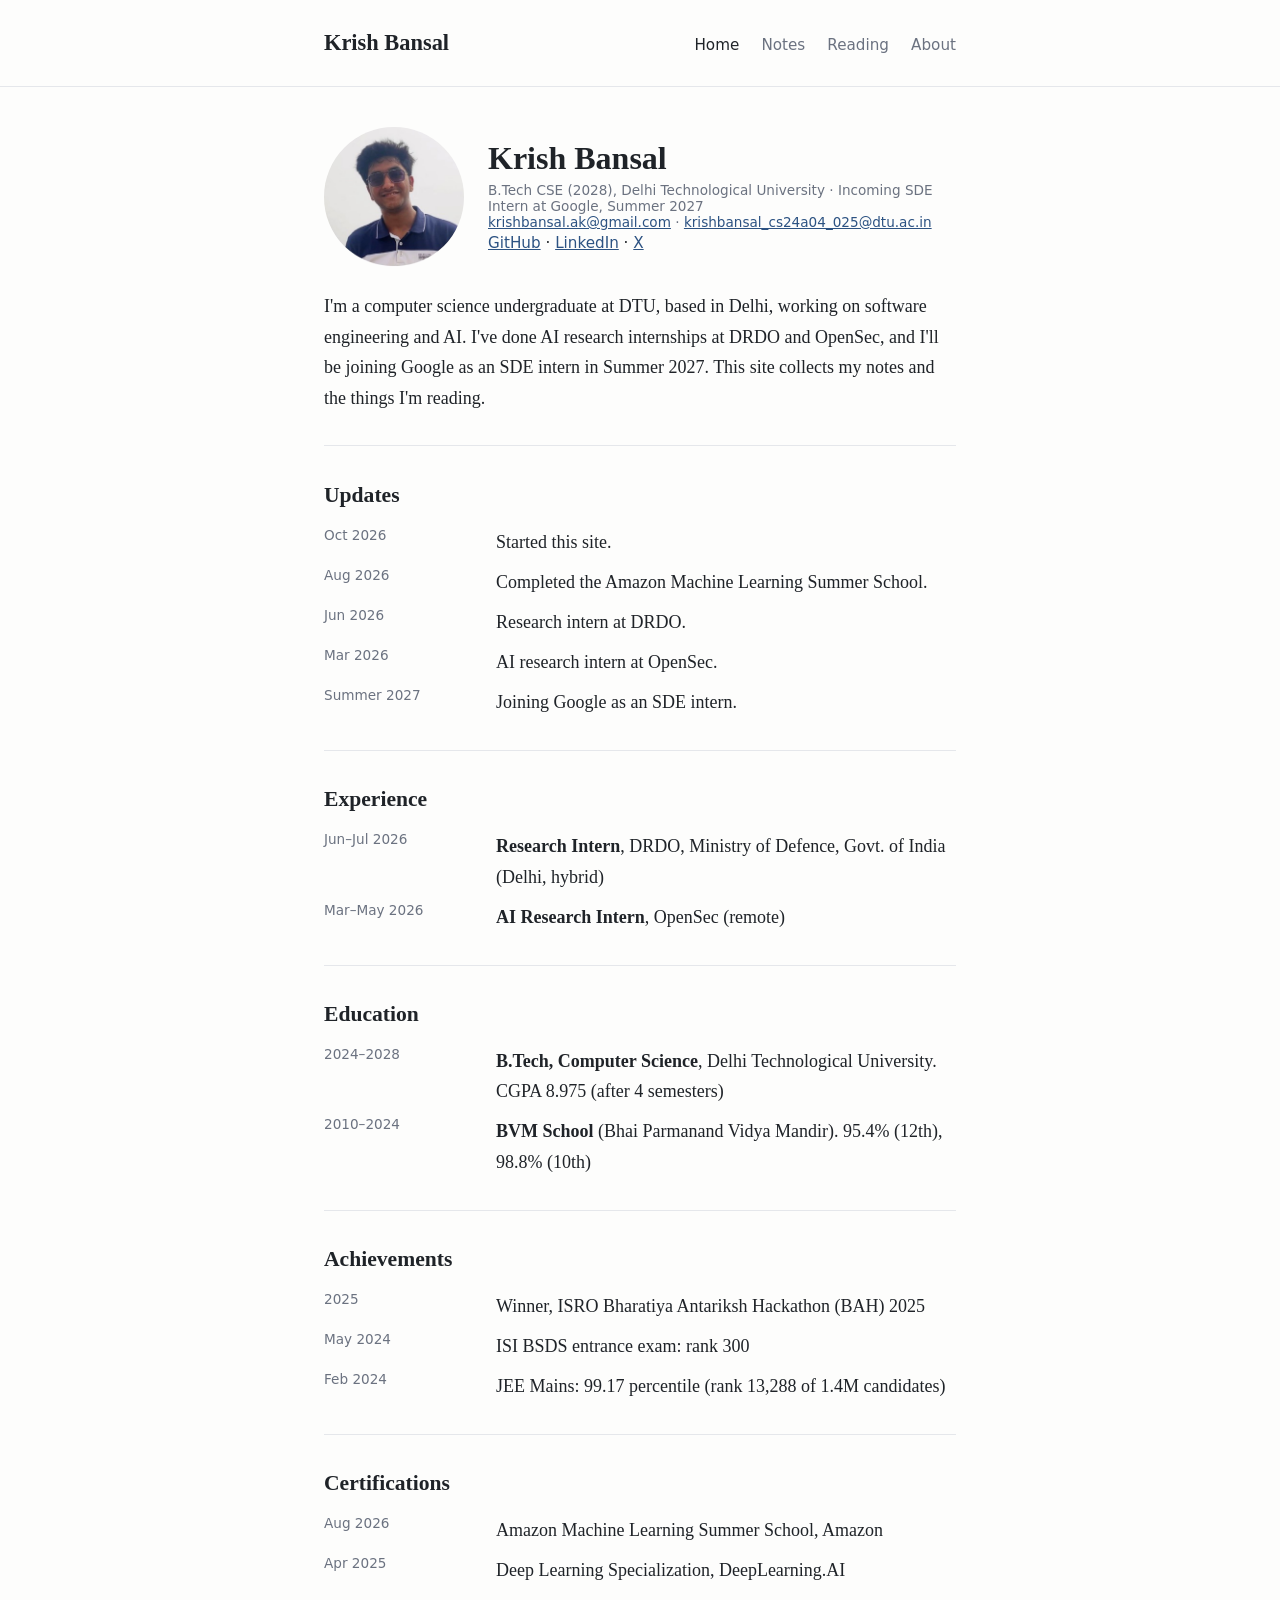
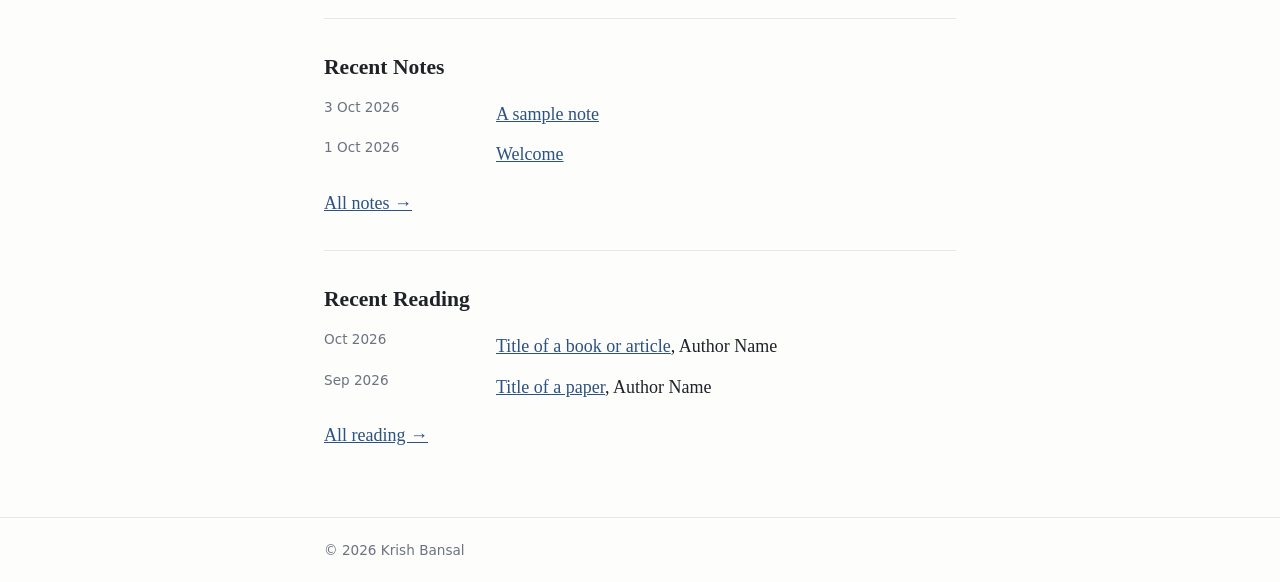
==== index.html @ d8355c62 "Initial commit: personal blog site Co-Authored-By: Claude Sonnet 5.5 <noreply@anthropic.com>" ====
<!DOCTYPE html>
<html lang="en">
<head>
  <meta charset="utf-8">
  <meta name="viewport" content="width=device-width, initial-scale=1">
  <title>Krish Bansal</title>
  <meta name="description" content="Personal site: notes and recent readings.">
  <link rel="stylesheet" href="/style.css">
</head>
<body>
  <header class="site">
    <div class="wrap">
      <a class="title" href="/index.html">Krish Bansal</a>
      <nav>
        <a href="/index.html" aria-current="page">Home</a>
        <a href="/notes.html">Notes</a>
        <a href="/reading.html">Reading</a>
        <a href="/about.html">About</a>
      </nav>
    </div>
  </header>

  <main class="wrap">
    <section class="intro">
      <img src="/images/profile.jpg" alt="Photo of Krish Bansal" width="140" height="140" onerror="this.style.display='none'">
      <div>
        <h1>Krish Bansal</h1>
        <p class="meta">B.Tech CSE (2028), Delhi Technological University &middot; Incoming SDE Intern at Google, Summer 2027<br>
        <a href="mailto:krishbansal.ak@gmail.com">krishbansal.ak@gmail.com</a> &middot;
        <a href="mailto:krishbansal_cs24a04_025@dtu.ac.in">krishbansal_cs24a04_025@dtu.ac.in</a></p>
        <p class="links">
          <a href="https://github.com/KrishBnsl">GitHub</a> &middot;
          <a href="https://www.linkedin.com/in/krish--bansal">LinkedIn</a> &middot;
          <a href="https://x.com/Ba94424664Ak">X</a>
        </p>
      </div>
    </section>

    <p>I'm a computer science undergraduate at DTU, based in Delhi, working on software engineering and AI. I've done AI research internships at DRDO and OpenSec, and I'll be joining Google as an SDE intern in Summer 2027. This site collects my notes and the things I'm reading.</p>

    <hr>
    <h2>Updates</h2>
    <ul class="plain">
      <li><span class="date">Oct 2026</span><span>Started this site.</span></li>
      <li><span class="date">Aug 2026</span><span>Completed the Amazon Machine Learning Summer School.</span></li>
      <li><span class="date">Jun 2026</span><span>Research intern at DRDO.</span></li>
      <li><span class="date">Mar 2026</span><span>AI research intern at OpenSec.</span></li>
      <li><span class="date">Summer 2027</span><span>Joining Google as an SDE intern.</span></li>
    </ul>

    <hr>
    <h2>Experience</h2>
    <ul class="plain">
      <li><span class="date">Jun&ndash;Jul 2026</span><span><strong>Research Intern</strong>, DRDO, Ministry of Defence, Govt. of India (Delhi, hybrid)</span></li>
      <li><span class="date">Mar&ndash;May 2026</span><span><strong>AI Research Intern</strong>, OpenSec (remote)</span></li>
    </ul>

    <hr>
    <h2>Education</h2>
    <ul class="plain">
      <li><span class="date">2024&ndash;2028</span><span><strong>B.Tech, Computer Science</strong>, Delhi Technological University. CGPA 8.975 (after 4 semesters)</span></li>
      <li><span class="date">2010&ndash;2024</span><span><strong>BVM School</strong> (Bhai Parmanand Vidya Mandir). 95.4% (12th), 98.8% (10th)</span></li>
    </ul>

    <hr>
    <h2>Achievements</h2>
    <ul class="plain">
      <li><span class="date">2025</span><span>Winner, ISRO Bharatiya Antariksh Hackathon (BAH) 2025</span></li>
      <li><span class="date">May 2024</span><span>ISI BSDS entrance exam: rank 300</span></li>
      <li><span class="date">Feb 2024</span><span>JEE Mains: 99.17 percentile (rank 13,288 of 1.4M candidates)</span></li>
    </ul>

    <hr>
    <h2>Certifications</h2>
    <ul class="plain">
      <li><span class="date">Aug 2026</span><span>Amazon Machine Learning Summer School, Amazon</span></li>
      <li><span class="date">Apr 2025</span><span>Deep Learning Specialization, DeepLearning.AI</span></li>
    </ul>

    <hr>
    <h2>Recent Notes</h2>
    <ul class="plain">
      <li><span class="date">3 Oct 2026</span><span><a href="/posts/sample-note.html">A sample note</a></span></li>
      <li><span class="date">1 Oct 2026</span><span><a href="/posts/welcome.html">Welcome</a></span></li>
    </ul>
    <p><a href="/notes.html">All notes &rarr;</a></p>

    <hr>
    <h2>Recent Reading</h2>
    <ul class="plain">
      <li><span class="date">Oct 2026</span><span><a href="https://example.com">Title of a book or article</a>, Author Name</span></li>
      <li><span class="date">Sep 2026</span><span><a href="https://example.com">Title of a paper</a>, Author Name</span></li>
    </ul>
    <p><a href="/reading.html">All reading &rarr;</a></p>
  </main>

  <footer class="site">
    <div class="wrap">&copy; 2026 Krish Bansal</div>
  </footer>
</body>
</html>
---- style.css ----
:root {
  --bg: #fdfdfc;
  --fg: #1f2328;
  --muted: #6b7280;
  --accent: #2c5282;
  --border: #e5e7eb;
  --code-bg: #f4f4f2;
}
@media (prefers-color-scheme: dark) {
  :root {
    --bg: #15171a;
    --fg: #e6e6e3;
    --muted: #9aa0a6;
    --accent: #8ab4f8;
    --border: #2d3036;
    --code-bg: #1e2125;
  }
}

* { box-sizing: border-box; }

body {
  margin: 0;
  background: var(--bg);
  color: var(--fg);
  font: 18px/1.7 Georgia, "Times New Roman", serif;
}

a { color: var(--accent); }

.wrap { max-width: 42rem; margin: 0 auto; padding: 0 1.25rem; }

header.site { border-bottom: 1px solid var(--border); padding: 1.5rem 0; }
header.site .wrap { display: flex; flex-wrap: wrap; justify-content: space-between; align-items: baseline; gap: 0.75rem; }
header.site .title { font-size: 1.4rem; font-weight: bold; text-decoration: none; color: var(--fg); }
nav a {
  margin-left: 1.1rem;
  text-decoration: none;
  font: 0.95rem system-ui, sans-serif;
  color: var(--muted);
}
nav a:hover, nav a[aria-current="page"] { color: var(--fg); }

main.wrap { padding-top: 2.5rem; padding-bottom: 3rem; }

h1, h2, h3 { line-height: 1.25; }
h1 { font-size: 2rem; margin: 0 0 0.5rem; }
h2 { font-size: 1.35rem; margin-top: 2.2rem; }

.meta { font: 0.85rem system-ui, sans-serif; color: var(--muted); }
.tag {
  display: inline-block;
  font: 0.75rem system-ui, sans-serif;
  border: 1px solid var(--border);
  border-radius: 999px;
  padding: 0 0.6rem;
  margin-right: 0.25rem;
  color: var(--muted);
}

hr { border: 0; border-top: 1px solid var(--border); margin: 2rem 0; }

.intro { display: flex; gap: 1.5rem; align-items: center; margin-bottom: 1.5rem; }
.intro img { border-radius: 50%; object-fit: cover; flex-shrink: 0; }
.intro h1 { margin: 0 0 0.25rem; }
.intro p { margin: 0.25rem 0; }
.links { font: 0.95rem system-ui, sans-serif; }

ul.plain { list-style: none; padding: 0; }
ul.plain li { margin: 0.6rem 0; display: grid; grid-template-columns: 10rem 1fr; gap: 0.75rem; }
.date { font: 0.85rem system-ui, sans-serif; color: var(--muted); }

@media (max-width: 36rem) {
  .intro { flex-direction: column; align-items: flex-start; }
  ul.plain li { grid-template-columns: 1fr; gap: 0; }
}

.post-list { list-style: none; padding: 0; margin: 0; }
.post-list li { padding: 1.25rem 0; border-bottom: 1px solid var(--border); }
.post-list h2 { margin: 0.2rem 0; font-size: 1.25rem; }
.post-list h2 a { text-decoration: none; color: var(--fg); }
.post-list h2 a:hover { color: var(--accent); }
.post-list p { margin: 0.4rem 0 0; color: var(--muted); font-size: 1rem; }

article blockquote {
  margin: 1.5rem 0;
  padding-left: 1rem;
  border-left: 3px solid var(--border);
  color: var(--muted);
}
code, pre { font: 0.9em ui-monospace, Menlo, monospace; background: var(--code-bg); border-radius: 4px; }
code { padding: 0.1em 0.3em; }
pre { padding: 1rem; overflow-x: auto; }
pre code { padding: 0; }

footer.site { border-top: 1px solid var(--border); padding: 1.5rem 0; font: 0.85rem system-ui, sans-serif; color: var(--muted); }
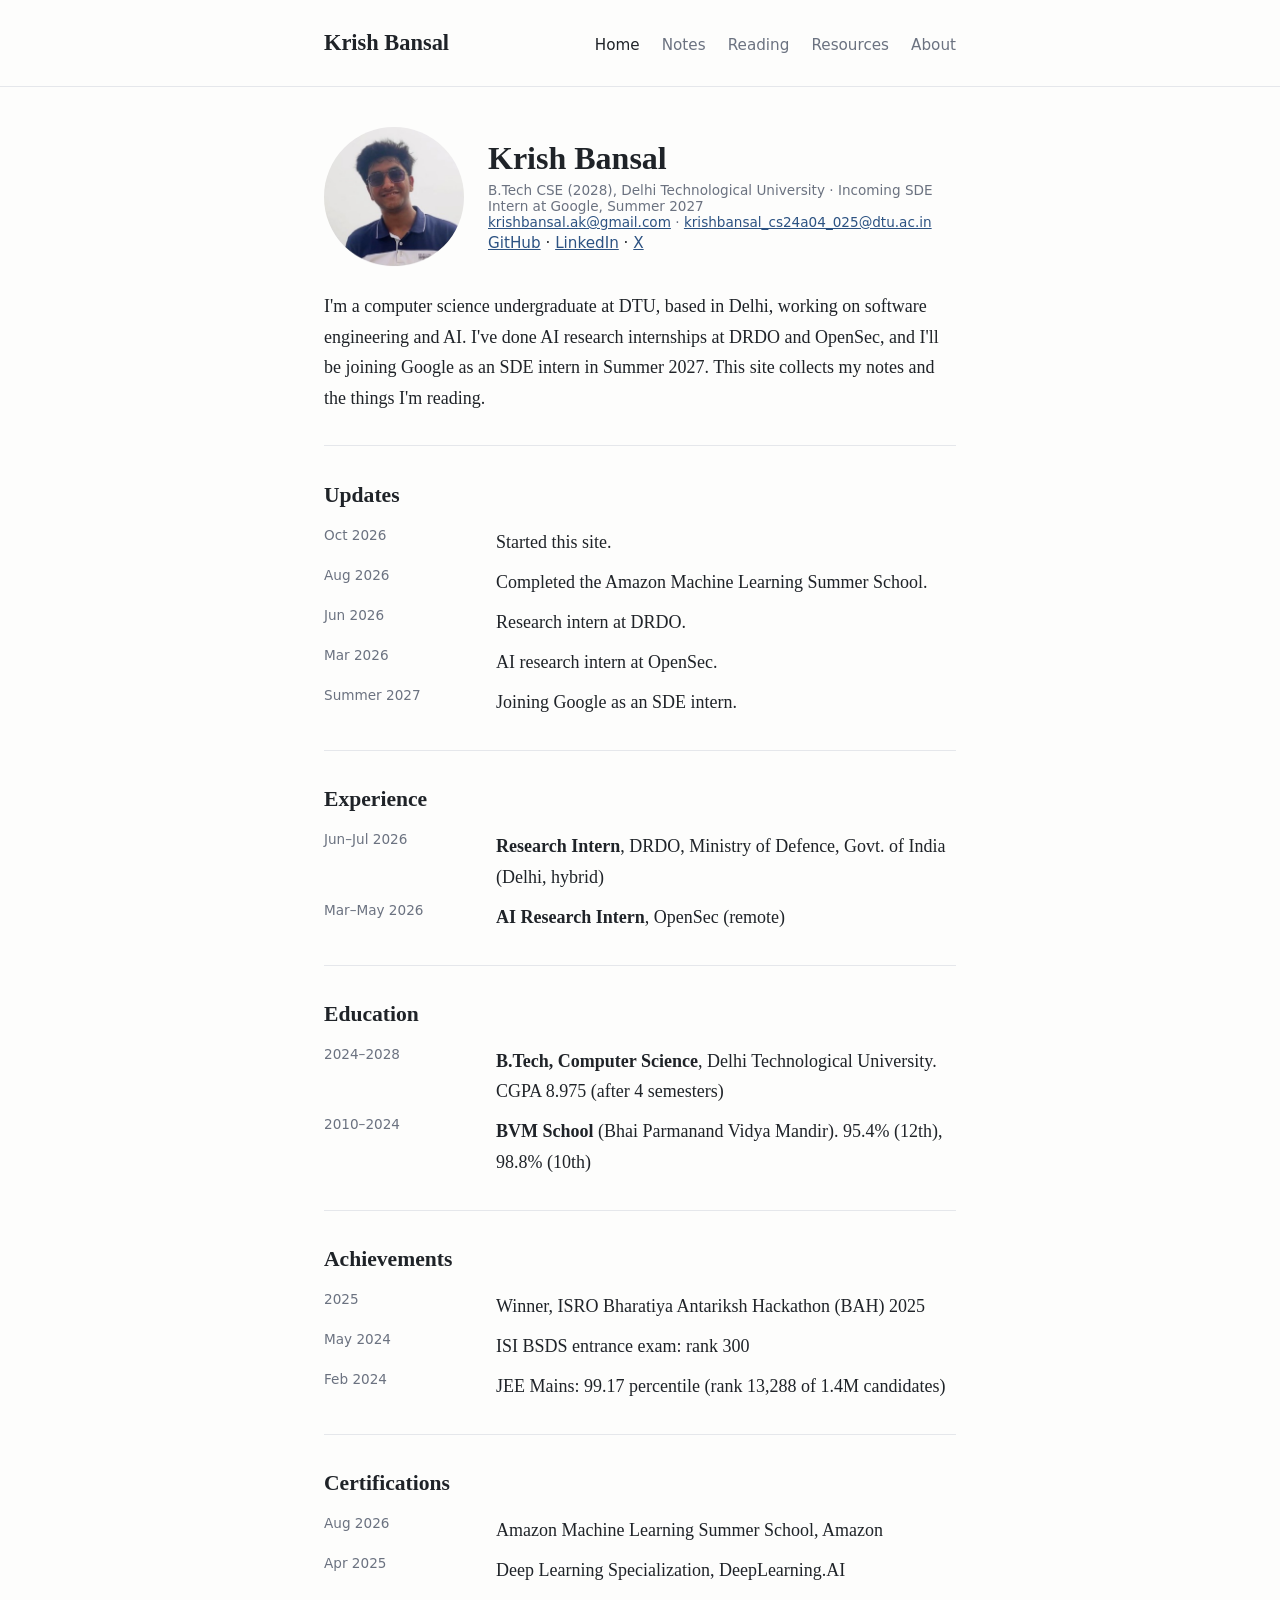
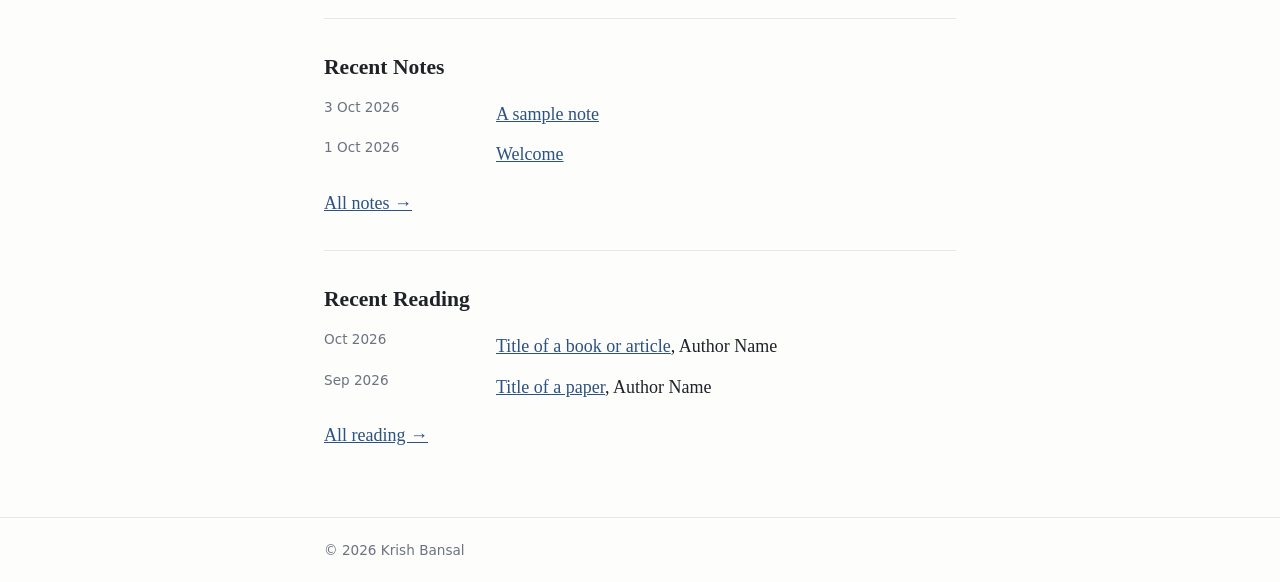
==== commit d018531f: "Add Resources link to nav" ====
--- a/index.html
+++ b/index.html
@@ -15,6 +15,7 @@
         <a href="/index.html" aria-current="page">Home</a>
         <a href="/notes.html">Notes</a>
         <a href="/reading.html">Reading</a>
+        <a href="/resources/">Resources</a>
         <a href="/about.html">About</a>
       </nav>
     </div>
